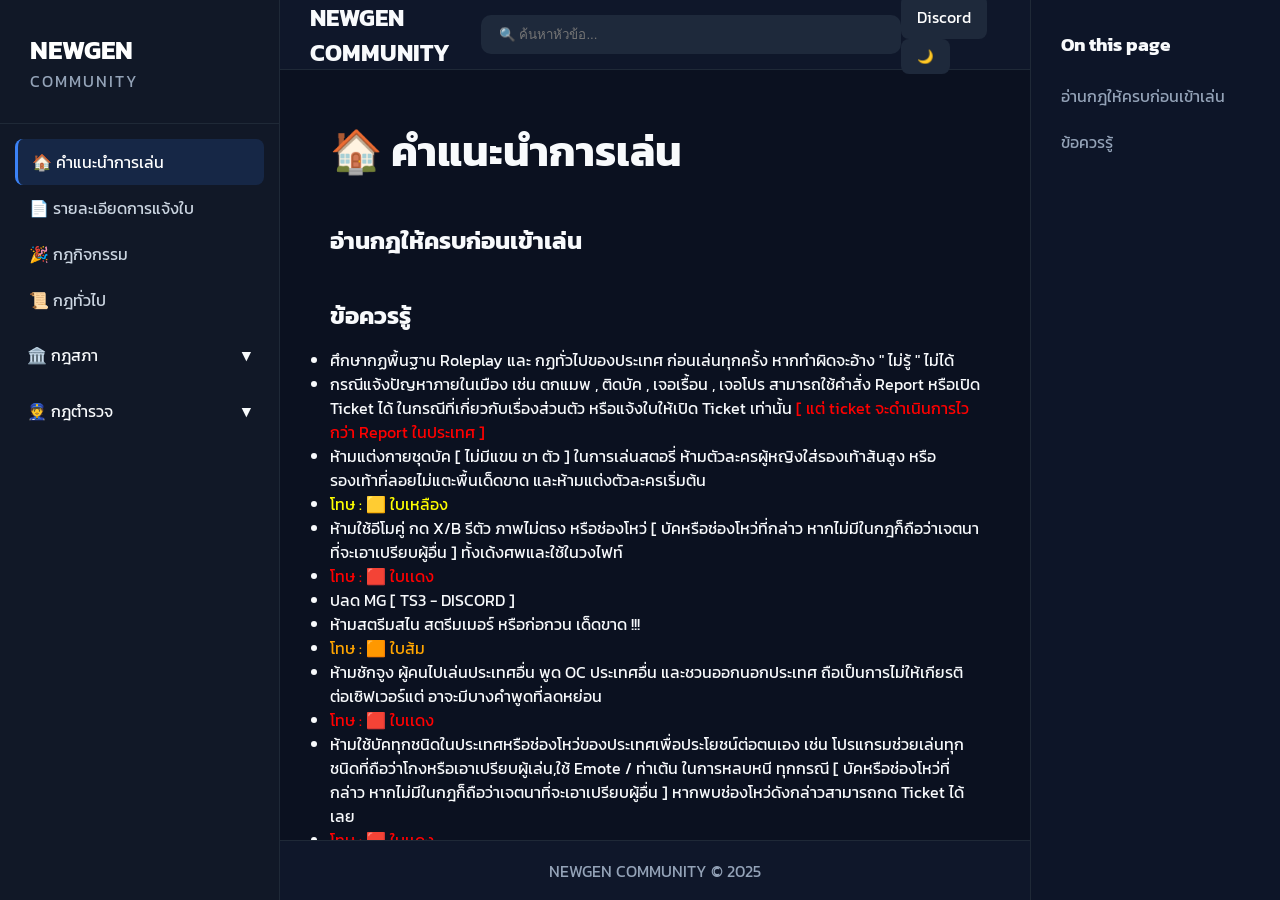
==== index.html @ e0ec93ea "Update rules" ====
<!DOCTYPE html>
<html lang="th">

<head>

    <meta charset="UTF-8">

    <meta name="viewport" content="width=device-width, initial-scale=1.0">

    <title>NEWGEN COMMUNITY</title>

    <link rel="preconnect" href="https://fonts.googleapis.com">

    <link rel="preconnect" href="https://fonts.gstatic.com" crossorigin>

    <link href="https://fonts.googleapis.com/css2?family=Kanit:wght@300;400;500;600;700&display=swap" rel="stylesheet">

    <link rel="stylesheet" href="css/main.css">

</head>

<body>

    <!-- Sidebar -->

    <aside class="sidebar">

        <div class="logo">

            <h2>NEWGEN</h2>

            <span>COMMUNITY</span>

        </div>

<nav class="menu">

    <ul>

        <li class="active menu-item" data-page="guide">
            🏠 คำแนะนำการเล่น
        </li>

        <li class="menu-item" data-page="report">
            📄 รายละเอียดการแจ้งใบ
        </li>

        <li class="menu-item" data-page="event">
            🎉 กฎกิจกรรม
        </li>

       <li class="menu-item" data-page="rules">
            📜 กฎทั่วไป
        </li>

        <!-- กฎสภา -->

        <li class="dropdown">

            <div class="dropdown-header">

                <span>🏛️ กฎสภา</span>

                <span class="arrow">▼</span>

            </div>

            <ul class="submenu">

                <li class="menu-item" data-page="council1">กฎสภา 1</li>
                <li class="menu-item" data-page="council2">กฎสภา 2</li>
                <li class="menu-item" data-page="council3">กฎสภา 3</li>

            </ul>

        </li>

        <!-- กฎตำรวจ -->

        <li class="dropdown">

            <div class="dropdown-header">

                <span>👮 กฎตำรวจ</span>

                <span class="arrow">▼</span>

            </div>

            <ul class="submenu">

                <li class="menu-item" data-page="police1">กฎตำรวจ 1</li>
                <li class="menu-item" data-page="police2">กฎตำรวจ 2</li>
                <li class="menu-item" data-page="police3">กฎตำรวจ 3</li>
                <li class="menu-item" data-page="police4">กฎตำรวจ 4</li>
                <li class="menu-item" data-page="police5">กฎตำรวจ 5</li>
                <li class="menu-item" data-page="police6">กฎตำรวจ 6</li>

            </ul>

        </li>

    </ul>

</nav>

    </aside>

    <!-- Main -->

    <div class="wrapper">

        <!-- Header -->

        <header class="header">

    <div class="header-left">

        <h2>NEWGEN COMMUNITY</h2>

    </div>

    <div class="header-center">

        <input
            type="text"
            id="search"
            placeholder="🔍 ค้นหาหัวข้อ..." />

    </div>

    <div class="header-right">

        <a
    href="https://discord.gg/ZUKhWjB64E"
    target="_blank"
    class="discord-btn">

    Discord

</a>
        </button>

        <button class="theme-btn">
            🌙
        </button>

    </div>

</header>

        <!-- Content -->

        <main class="content">

    <h1>
        ยินดีต้อนรับสู่ NEWGEN COMMUNITY
    </h1>

    <p>
        Version 4 กำลังพัฒนา
    </p>

</main>

<footer class="footer">

    NEWGEN COMMUNITY © 2025

</footer>

</div>

    <!-- TOC -->

  <aside class="toc">

    <h3>On this page</h3>

    <ul id="toc-list">

    </ul>

</aside>

    <script src="js/app.js"></script>       

</body>

</html>
---- css/main.css ----
/* =====================================
   <img src="images/logo.png" class="logo-img">
===================================== */

:root{

    --bg:#0b1120;
    --sidebar:#111827;
    --header:#0f172a;
    --card:#161f2e;

    --border:#1f2937;

    --text:#f8fafc;
    --text2:#cbd5e1;

    --primary:#3b82f6;
    --primaryHover:#2563eb;

    --radius:12px;

}

*{

    margin:0;
    padding:0;
    box-sizing:border-box;

}

html{

    scroll-behavior:smooth;

}

body{

    font-family:"Kanit",sans-serif;

    background:var(--bg);

    color:var(--text);

    display:grid;

    grid-template-columns:280px 1fr 250px;

    height:100vh;

    overflow:hidden;

}
/* =====================================
   Sidebar
===================================== */

.sidebar{

    background:var(--sidebar);

    border-right:1px solid var(--border);

    overflow-y:auto;

    height:100vh;

}

.logo{

    padding:30px;

    border-bottom:1px solid var(--border);

}

.logo h2{

    font-size:26px;

    color:white;

}

.logo span{

    color:#94a3b8;

    letter-spacing:2px;

}

.menu{

    padding:15px;

}

.menu ul{

    list-style:none;

}

.menu-item{

    padding:11px 14px;

    border-radius:8px;

    cursor:pointer;

    color:var(--text2);

    transition:.25s;

}

.menu-item:hover{

    background:#1e293b;

}

.menu-item.active{

    background:rgba(59,130,246,.15);

    color:white;

    border-left:3px solid var(--primary);

}
.dropdown{

    margin-top:8px;

}

.dropdown-header{

    display:flex;

    justify-content:space-between;

    align-items:center;

    padding:12px;

    border-radius:8px;

    cursor:pointer;

    transition:.25s;

}

.dropdown-header:hover{

    background:#1e293b;

}

.arrow{

    transition:.3s;

}

.dropdown.open .arrow{

    transform:rotate(180deg);

}

.submenu{
    max-height:0;
    overflow:hidden;
    transition:max-height .3s ease;
}

.dropdown.open .submenu{
    max-height:500px;
}

.dropdown.open .arrow{
    transform:rotate(180deg);
}

.dropdown.open .submenu{

    max-height:500px;

}

.submenu li{

    margin-top:5px;

}
.wrapper{

    display:grid;

    grid-template-rows:70px 1fr;

    height:100vh;

}

.header{

    height:70px;

    background:var(--header);

    border-bottom:1px solid var(--border);

    display:flex;

    align-items:center;

    justify-content:space-between;

    padding:0 30px;

}

.content{

    flex:1;

    overflow-y:auto;

    padding:50px;

    width:100%;

    max-width:none;

}

.content h1{

    font-size:42px;

    margin-bottom:20px;

}

.content h2{

    margin-top:40px;

    margin-bottom:15px;

}

.content p{

    line-height:1.8;

    color:var(--text2);

}
.header-center input{

    width:420px;

    background:#1e293b;

    border:none;

    outline:none;

    color:white;

    padding:12px 18px;

    border-radius:10px;

}
.discord-btn,
.theme-btn{

    border:none;

    background:#1e293b;

    color:white;

    padding:10px 16px;

    border-radius:8px;

    cursor:pointer;

    transition:.25s;

}

.discord-btn:hover,
.theme-btn:hover{

    background:var(--primary);

}
.toc{

    border-left:1px solid var(--border);

    padding:30px;

    background:#0d1528;

    overflow-y:auto;

}
.toc h3{

    margin-bottom:20px;

}

.toc ul{

    list-style:none;

}

.toc li{

    margin-bottom:10px;

    color:#94a3b8;

    cursor:pointer;

}

.toc li:hover{

    color:white;

}
/* =====================================
   Animation
===================================== */

.content{

    animation:fadeIn .25s ease;

}

@keyframes fadeIn{

    from{

        opacity:0;
        transform:translateY(10px);

    }

    to{

        opacity:1;
        transform:translateY(0);

    }

}
.sidebar{

    scrollbar-width:thin;

}

.sidebar::-webkit-scrollbar{

    width:6px;

}

.sidebar::-webkit-scrollbar-thumb{

    background:#2b3c5a;

    border-radius:20px;

}
.lead{

    font-size:18px;

    color:var(--text2);

    margin-bottom:30px;

}

.note{

    margin-top:25px;

    padding:16px 20px;

    background:#1e3a8a;

    border-left:4px solid #60a5fa;

    border-radius:8px;

    color:#fff;

}

hr{

    border:none;

    border-top:1px solid var(--border);

    margin:30px 0;

}
.toc a{

    color:#94a3b8;

    text-decoration:none;

    display:block;

    padding:6px 0;

    transition:.25s;

}

.toc a:hover{

    color:white;

}
/* Search Highlight */

.search-match{

    background:rgba(59,130,246,.18);

    border-left:3px solid var(--primary);

    color:white;

}
.logo-img{

    width:56px;

    height:56px;

    border-radius:12px;

    margin-bottom:12px;

}
.discord-btn{

    text-decoration:none;

    display:inline-flex;

    align-items:center;

    justify-content:center;

}
.footer{

    padding:20px;

    text-align:center;

    color:#94a3b8;

    border-top:1px solid var(--border);

}
.footer{

    height:60px;

    display:flex;

    align-items:center;

    justify-content:center;

    border-top:1px solid var(--border);

    color:#94a3b8;

    background:var(--header);

    flex-shrink:0;

}
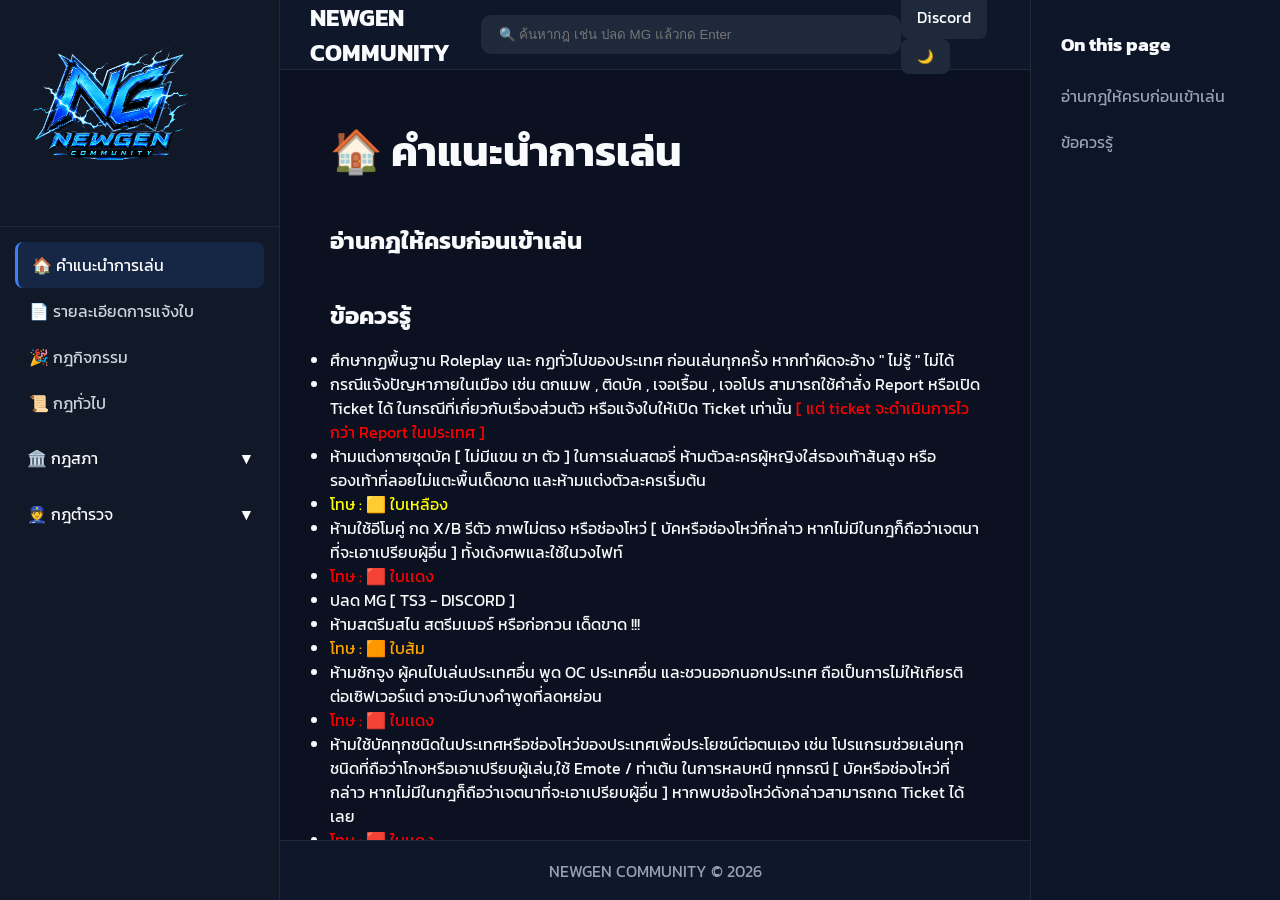
==== commit a2e131e5: "Update rules" ====
--- a/index.html
+++ b/index.html
@@ -27,11 +27,9 @@
 
         <div class="logo">
 
-            <h2>NEWGEN</h2>
-
-            <span>COMMUNITY</span>
-
-        </div>
+    <img src="images/newgen.png" alt="NEWGEN Logo">
+    
+</div>
 
 <nav class="menu">
 
@@ -89,12 +87,11 @@
 
             <ul class="submenu">
 
-                <li class="menu-item" data-page="police1">กฎตำรวจ 1</li>
-                <li class="menu-item" data-page="police2">กฎตำรวจ 2</li>
-                <li class="menu-item" data-page="police3">กฎตำรวจ 3</li>
-                <li class="menu-item" data-page="police4">กฎตำรวจ 4</li>
-                <li class="menu-item" data-page="police5">กฎตำรวจ 5</li>
-                <li class="menu-item" data-page="police6">กฎตำรวจ 6</li>
+                <li class="menu-item" data-page="police1">กฎการเล่น</li>
+                <li class="menu-item" data-page="police2">กฎงานดำ</li>
+                <li class="menu-item" data-page="police3">กฎค่าปรับ</li>
+                <li class="menu-item" data-page="police4">โทษวินัย</li>
+                <li class="menu-item" data-page="police5">Blac lList</li>
 
             </ul>
 
@@ -122,12 +119,14 @@
 
     <div class="header-center">
 
-        <input
-            type="text"
-            id="search"
-            placeholder="🔍 ค้นหาหัวข้อ..." />
+    <input
+        type="text"
+        id="search"
+        placeholder="🔍 ค้นหากฎ เช่น ปลด MG แล้วกด Enter">
 
-    </div>
+    <div id="search-results"></div>
+
+</div>
 
     <div class="header-right">
 
@@ -165,7 +164,7 @@
 
 <footer class="footer">
 
-    NEWGEN COMMUNITY © 2025
+    NEWGEN COMMUNITY © 2026
 
 </footer>
 
--- a/css/main.css
+++ b/css/main.css
@@ -507,4 +507,100 @@
 
     flex-shrink:0;
 
+}
+.logo img{
+    width:160px;
+    height:auto;
+}
+.header-center{
+    position: relative;
+}
+
+#search-results{
+    position:absolute;
+    top:55px;
+    left:0;
+    width:100%;
+    background:#1b2234;
+    border:1px solid #2d3650;
+    border-radius:10px;
+    display:none;
+    max-height:350px;
+    overflow-y:auto;
+    z-index:999;
+}
+
+.search-item{
+    padding:12px 15px;
+    cursor:pointer;
+    border-bottom:1px solid #2d3650;
+}
+
+.search-item:hover{
+    background:#2a3550;
+}
+
+.search-title{
+    color:#8ab4ff;
+    font-size:13px;
+}
+
+.search-text{
+    color:white;
+    margin-top:4px;
+}
+#search-results{
+
+    position:absolute;
+
+    top:55px;
+
+    left:0;
+
+    width:100%;
+
+    max-height:350px;
+
+    overflow-y:auto;
+
+    display:none;
+
+    background:#111827;
+
+    border:1px solid #263247;
+
+    border-radius:10px;
+
+    z-index:9999;
+
+}
+
+.search-result{
+
+    padding:12px;
+
+    cursor:pointer;
+
+    transition:.2s;
+
+    border-bottom:1px solid #1f2937;
+
+}
+
+.search-result:hover{
+
+    background:#1e293b;
+
+}
+
+.search-result b{
+
+    color:#60a5fa;
+
+}
+
+.search-result small{
+
+    color:#94a3b8;
+
 }
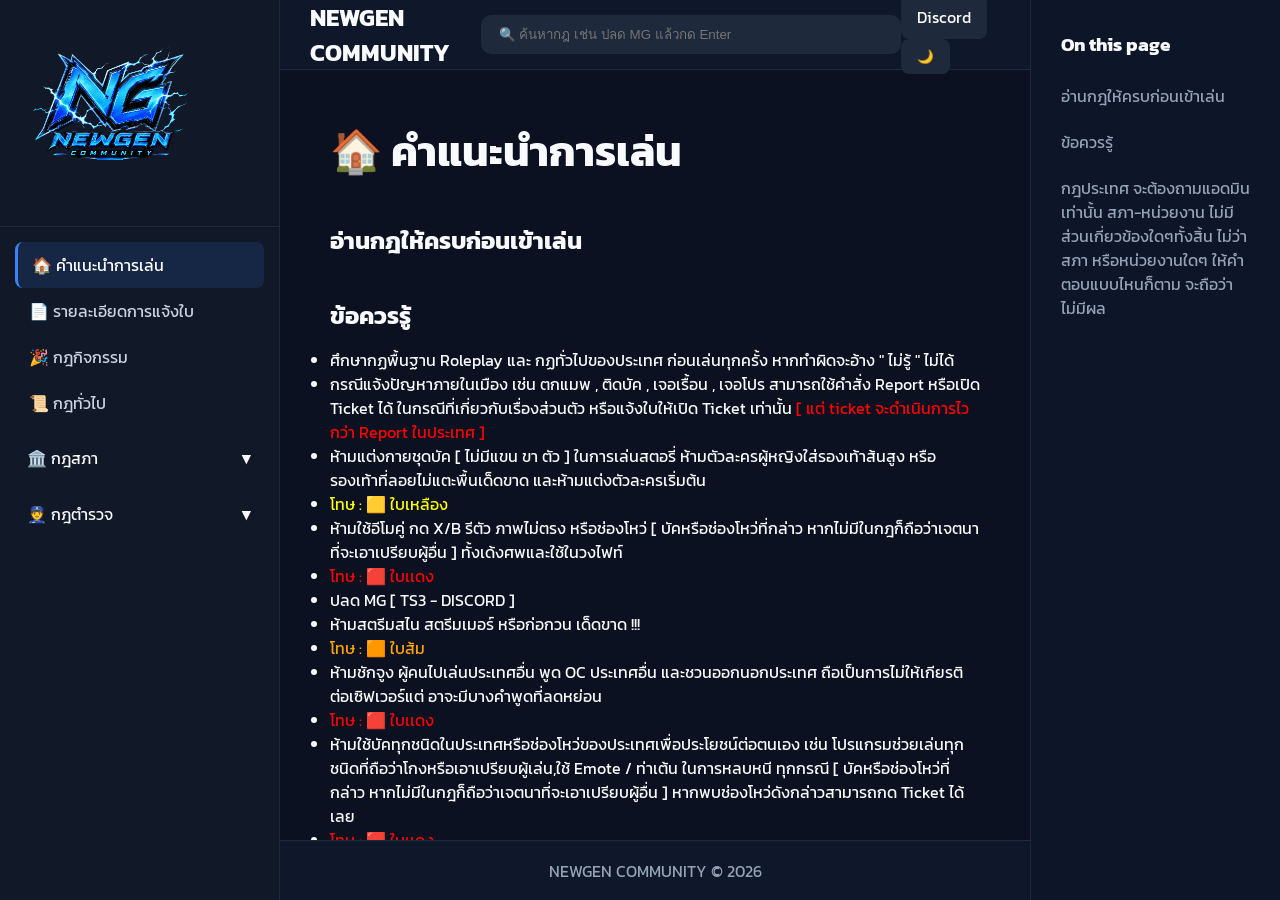
==== commit 79a33045: "Update rules" ====
--- a/index.html
+++ b/index.html
@@ -65,9 +65,9 @@
 
             <ul class="submenu">
 
-                <li class="menu-item" data-page="council1">กฎสภา 1</li>
-                <li class="menu-item" data-page="council2">กฎสภา 2</li>
-                <li class="menu-item" data-page="council3">กฎสภา 3</li>
+                <li class="menu-item" data-page="council1">กฎทั่วไปสภา</li>
+                <li class="menu-item" data-page="council2">กฎแก๊ง ครอบครัว</li>
+                <li class="menu-item" data-page="council3">กฎสตอรี่</li>
 
             </ul>
 
